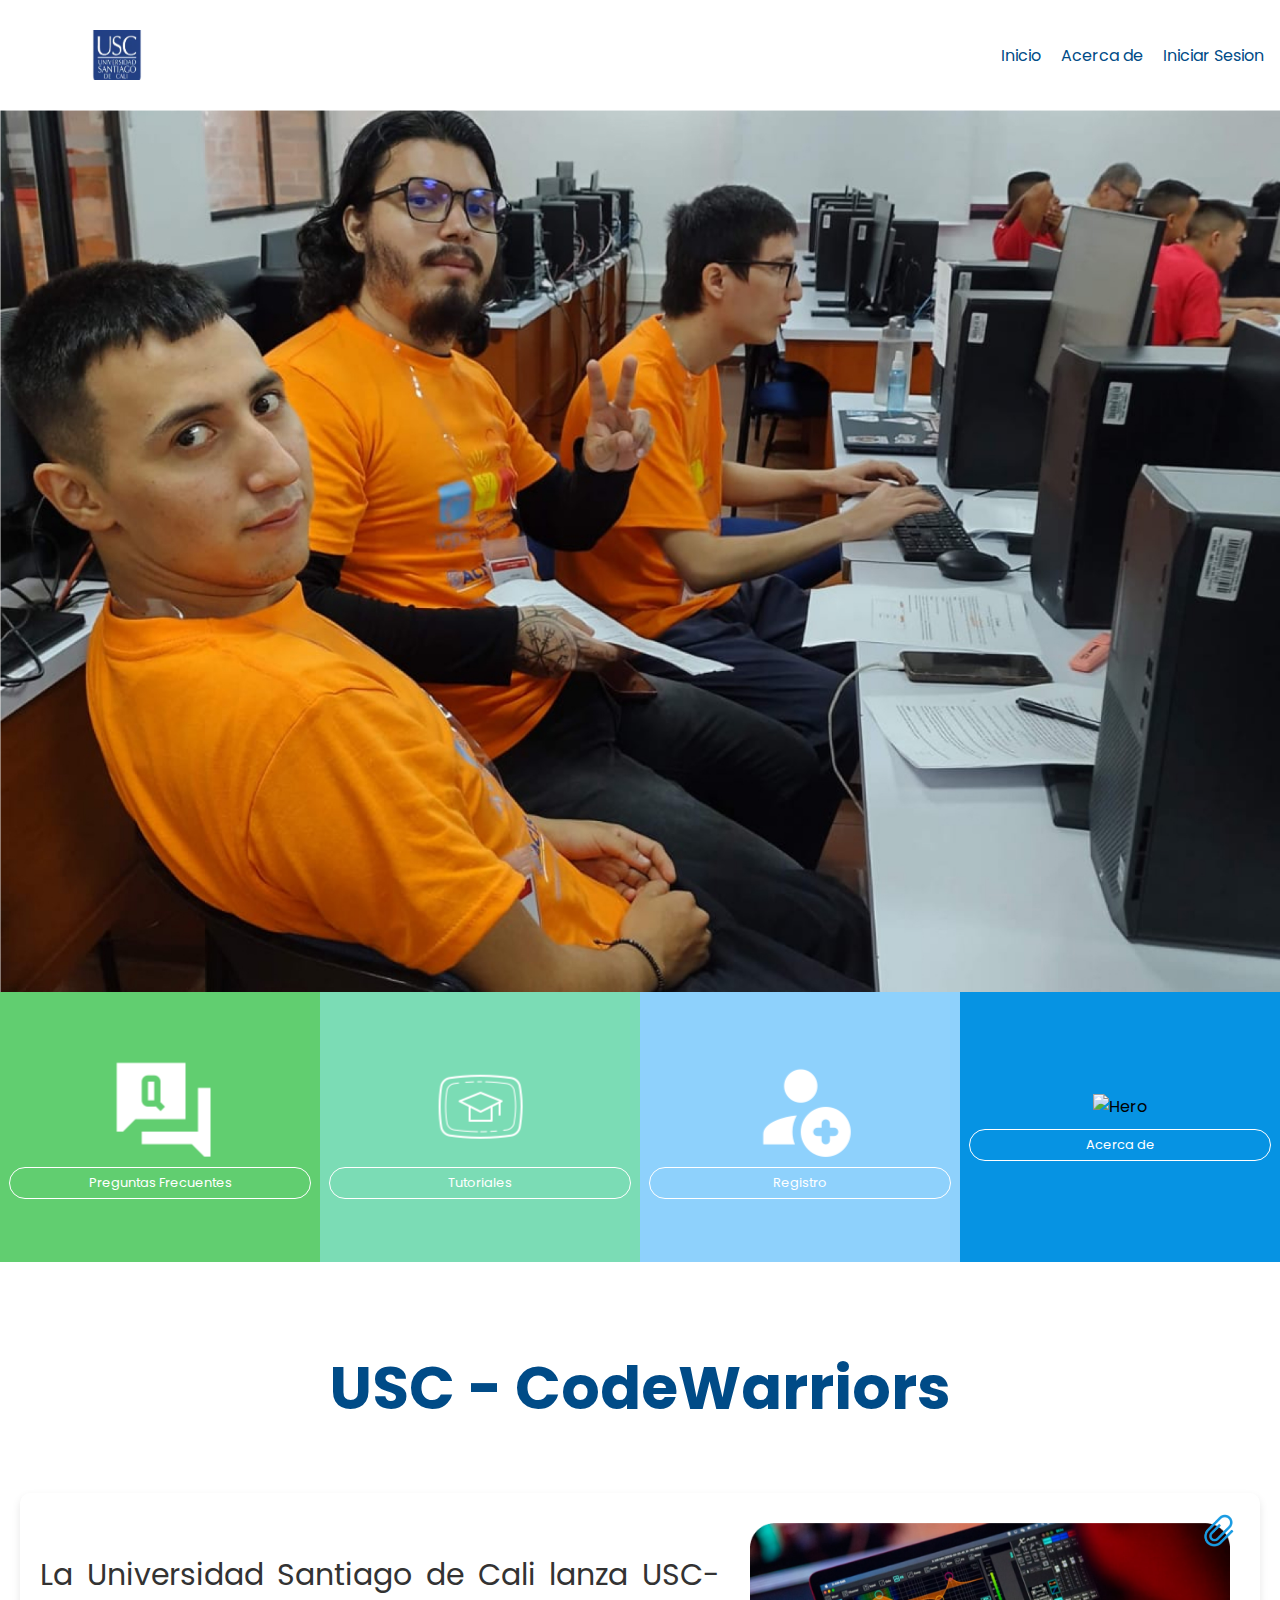
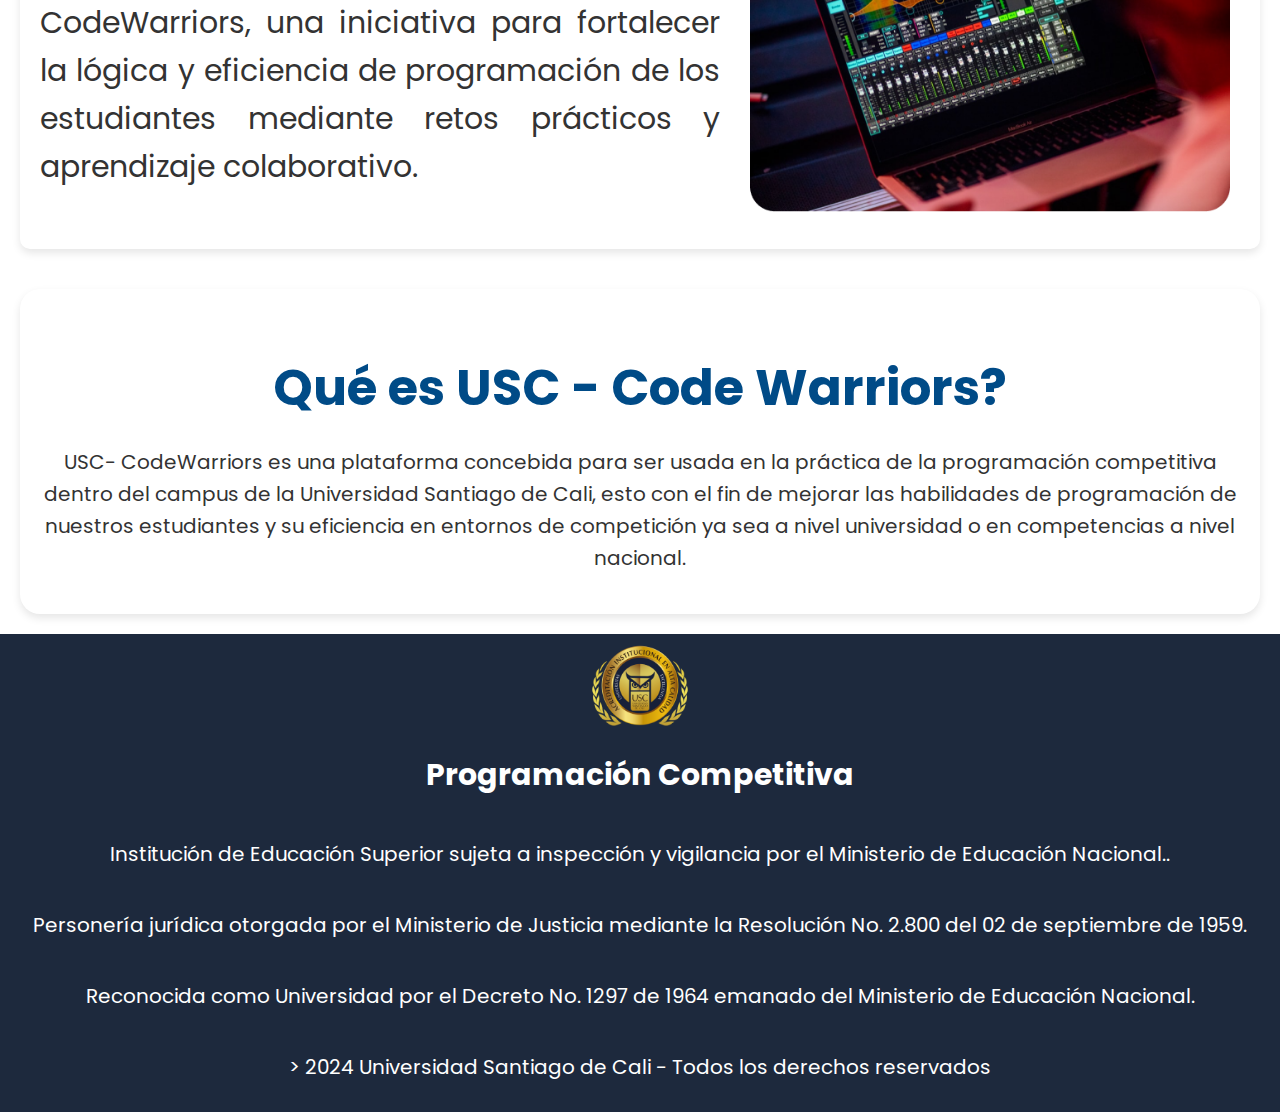
==== index.html @ 209a925b "Added Home" ====
<!DOCTYPE html>
<html lang="en">

<head>
    <meta charset="UTF-8">
    <meta name="viewport" content="width=device-width, initial-scale=1.0">
    <title>Inicio</title>
    <link rel="stylesheet" href="styles/index.css">
    <link rel="preconnect" href="https://fonts.googleapis.com">
    <link rel="preconnect" href="https://fonts.gstatic.com" crossorigin>
    <link
        href="https://fonts.googleapis.com/css2?family=Poppins:ital,wght@0,100;0,200;0,300;0,400;0,500;0,600;0,700;0,800;0,900;1,100;1,200;1,300;1,400;1,500;1,600;1,700;1,800;1,900&display=swap"
        rel="stylesheet">

</head>
<header>
    <nav id="navbar">
        <ul id="navbarTitle">
            <img src="./assets/logousc.png" alt="Logo">
        </ul>
        <ul id="sectionsNavbar">
            <li><a href="index.html">Inicio</a></li>
            <li><a href="login.html">Acerca de</a></li>
            <li><a href="login.html">Iniciar Sesion</a></li>
        </ul>
    </nav>

</header>

<article>
    <div id="img-header">
        <img src="./assets/hero.jpg" alt="Hero">
    </div>
    <div id="cards-headers">
        <div class="card" style="background-color: #61CE70;">
            <img src="./assets/FAQ.png" alt="Hero">
            <div id="btnCards">
                Preguntas Frecuentes
            </div>
        </div>
        <div class="card" style="background-color: #7BDCB5;">
            <img src="./assets/Tutorials.png" alt="Hero">
            <div id="btnCards">
                Tutoriales
            </div>
        </div>
        <div class="card" style="background-color: #8ED1FC;">
            <img src="./assets/Male.png" alt="Hero">
            <div id="btnCards">
                Registro
            </div>
        </div>
        <div class="card" style="background-color: #0693E3;">
            <img src="./assets/info.png" alt="Hero">
            <div id="btnCards">
                Acerca de
            </div>
        </div>
    </div>
</article>

<body>
    <main>
        <div id="contentTitle">
            <h1>USC - CodeWarriors</h1>
        </div>
        <section class="code-warriors-container">
            <div class="content">
                <div id="contentDescript">
                    <p>La Universidad Santiago de Cali lanza USC-CodeWarriors, una iniciativa para fortalecer la lógica
                        y
                        eficiencia de programación de los estudiantes mediante retos prácticos y aprendizaje
                        colaborativo.
                    </p>
                </div>
            </div>
            <div class="image-container">
                <img src="/assets/Attach.png" alt="CodeWarriors" id="image-absolute">
                <img src="/assets/PC6.png" alt="CodeWarriors">
            </div>
        </section>
        <section class="usc-section">
            <div class="usc-content">
                <h2>Qué es USC - Code Warriors?</h2>
                <p>USC- CodeWarriors es una plataforma concebida para ser usada en la práctica de la programación
                    competitiva dentro del campus de la Universidad Santiago de Cali, esto con el fin de mejorar las
                    habilidades de programación de nuestros estudiantes y su eficiencia en entornos de competición ya
                    sea a nivel universidad o en competencias a nivel nacional.</p>
            </div>
        </section>

    </main>

</body>
<footer class="usc-footer">
    <div class="footer-content">
        <img src="/assets/logo.png" alt="Universidad Emblem">
        <h1>Programación Competitiva</h1>
        <p>Institución de Educación Superior sujeta a inspección y vigilancia por el Ministerio de Educación Nacional..
        </p>
        <p>Personería jurídica otorgada por el Ministerio de Justicia mediante la Resolución No. 2.800 del 02 de
            septiembre de 1959.</p>
        <p>Reconocida como Universidad por el Decreto No. 1297 de 1964 emanado del Ministerio de Educación Nacional.</p>
        <p> > 2024 Universidad Santiago de Cali - Todos los derechos reservados</p>
    </div>
</footer>

</html>
---- styles/index.css ----
/* Navbar */
#navbar {
    background-color: #fff;
    color: #004B87;
    text-align: center;
    display: flex;
    box-shadow: 0 2px 4px 0 rgba(0, 0, 0, 0.1);
    flex-direction: row;
}

header {
    box-shadow: 0 2px 4px 0 rgba(0, 0, 0, 0.1);
}

html, body {
    overflow: hidden;
    padding: 0;
    margin: 0;
    overflow-y: auto;
    font-family: Poppins, sans-serif;
    overflow-x: hidden;
}


#navbarTitle {
    display: flex;
    align-items: center;
    justify-content: center;
    width: 20%;
}

#sectionsNavbar {
    width: 100%;
    display: flex;
    justify-content: flex-end;
    align-items: center;
    gap: 20px;
    /* background-color: #004B87; */
}

#sectionsNavbar li:hover {
    background-color: #ddd;
    color: #333;
    padding: 10px;
    border-radius: 10px;
    transition: linear 0.3s;

}

#navbarTitle img {
    width: 50px;
    height: 50px;
}

#navbarTitle:hover {
    background-color: #ddd;
    color: #333;
    transition: linear 0.3s;
}

#navbar ul {
    list-style-type: none;
    display: flex;
    padding: 14px 16px;
    color: #004B87;
    flex-direction: row;
}

#navbar a {
    color: #004B87;
    text-decoration: none;
}

/* #navbar ul:hover {
    background-color: #ddd;
    color: #333;
} */


main {
    display: flex;
    flex-direction: column;
    width: 100%;
    /* border: 2px solid #004B87; */
    margin-top: 50px;
}

#img-header {
    width: 100%;
    height: auto;
    overflow: hidden;
}

#img-header img {
    width: 100%;
    height: 100%;
    object-fit: cover;
    object-position: center;
}

#cards-headers {
    display: flex;
    align-items: center;
    width: 100%;
    height: 250px;
    flex-direction: row;
}

article, div {
    margin: 0px;
    padding: 0px;
}

#cards-headers .card {
    flex: 1;
    display: flex;
    align-items: center;
    position: relative;
    /* top: -20px; */
    height: 100%;
    flex-direction: column;
    justify-content: center;
    align-items: center;
    padding: 10px;
}

#cards-headers .card div {
    font-size: 13px;
}

#btnCards {
    width: 100%;
    padding: 5px 0;
    font-size: 1em;
    border: 1px solid #fff;
    border-radius: 20px;
    text-align: center;
    background-color: transparent;
    color: #fff;
    cursor: pointer;
    margin-top: 10px;
}

#btnCards:hover {
    background-color: #004B87;
    transition: linear 0.3s;
}

/* Sections */
.code-warriors-container {
    display: flex;
    justify-content: space-between;
    align-items: center;
    /* border: 2px dashed #004B87; */
    border-radius: 10px;
    padding: 20px;
    margin: 20px;
    box-shadow: 0 4px 8px rgba(0, 0, 0, 0.1);
    background-color: #ffffff;
}

.content {
    flex: 1;
    flex-direction: column;
    padding-right: 20px;
}

.content h1 {
    color: #004B87;
    margin-bottom: 10px;
    font-size: 30px;
}

.content p {
    color: #333333;
    font-size: 30px;
    line-height: 1.6;
}

#contentTitle {
    font-size: 30px;
    color: #004B87;
    text-align: center;
}

.content #contentDescript {
    text-align: justify;
    color: #5B5B5B;
}



.image-container {
    flex-basis: 40%;
    position: relative;
    padding: 10px;
    border-radius: 10px;
    overflow: hidden;
}

.image-container img {
    width: 100%;
    height: auto;
    object-fit: cover;
}

.image-container #image-absolute {
    position: absolute;
    width: 40px;
    right: 0px;
    top: -2px;
    height: 40px;
}

.usc-section {
    display: flex;
    flex-direction: column;
    align-items: center;
    border-radius: 20px;
    text-align: center;
    padding: 20px;
    margin: 20px;
    background-color: #fff;
    box-shadow: 0 4px 8px rgba(0, 0, 0, 0.1);
}

.usc-content h2 {
    color: #004B87;
    font-size: 50px;
    margin-bottom: 20px;
}


.usc-content p {
    color: #333333;
    font-size: 20px;
    line-height: 1.6;
}

.usc-logo {
    margin: 20px 0;
}


/* EndSections  */

/* Footer */
.usc-footer {
    background-color: #1D293D;
    color: #fff;
    padding: 10px;
    text-align: center;
}

.usc-footer h1 {
    font-size: 30px;
    margin: 10;
}

.footer-content {
    display: flex;
    flex-direction: column;
    justify-content: center;
    align-items: center;
    gap: 1px;
    font-size: 20px;
}

.footer-content img {
    width: 100px;
    height: auto;
}

/* End Footer */
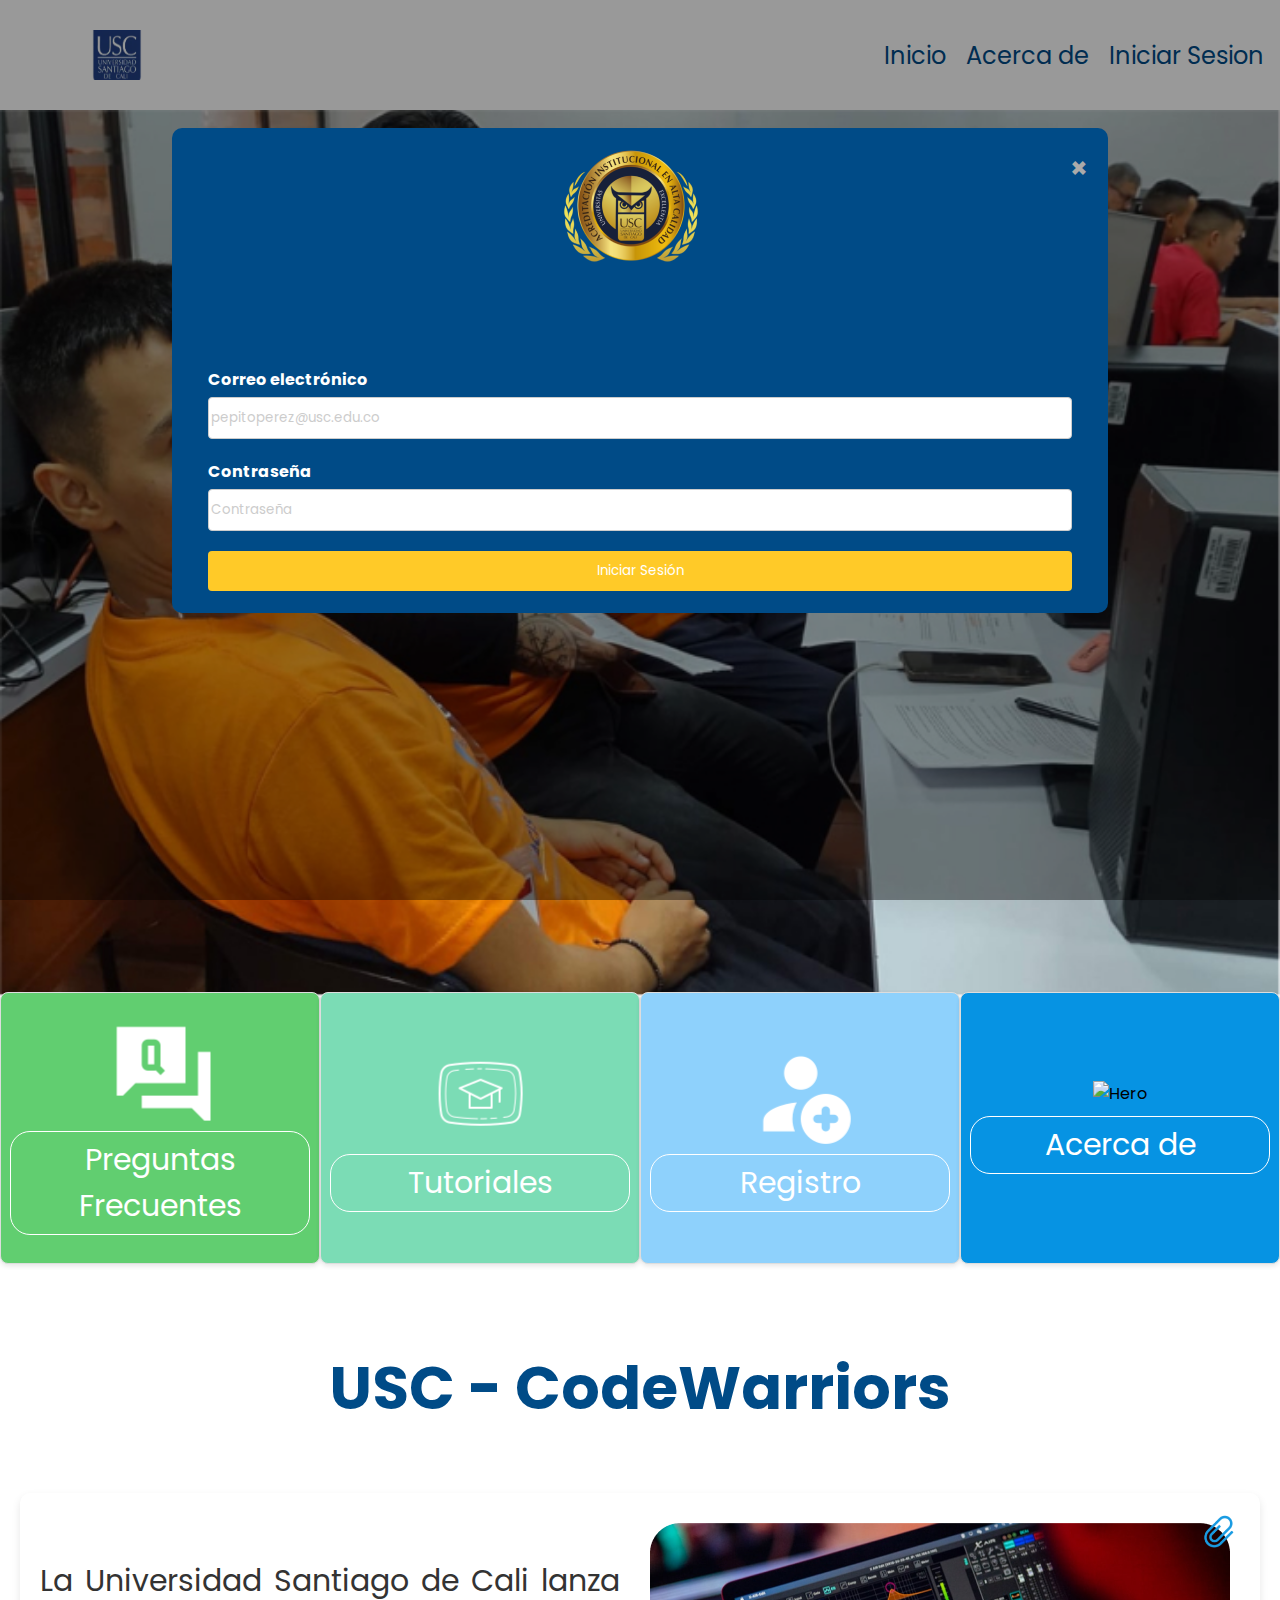
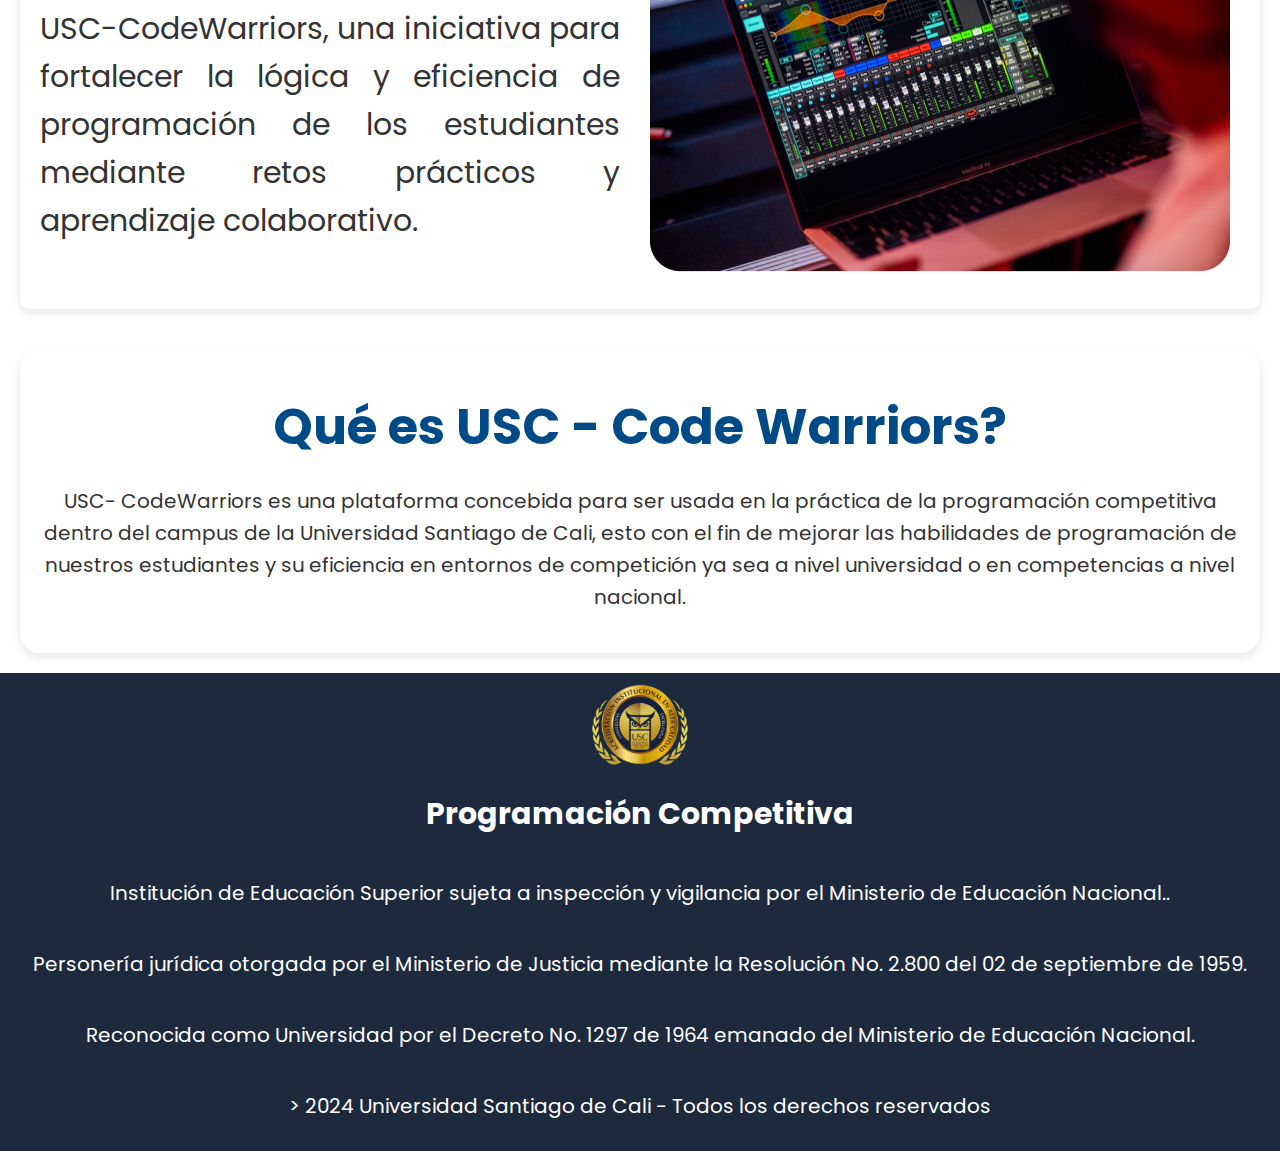
==== commit 65e431ec: "Update index.html and index.css" ====
--- a/index.html
+++ b/index.html
@@ -20,8 +20,8 @@
         </ul>
         <ul id="sectionsNavbar">
             <li><a href="index.html">Inicio</a></li>
-            <li><a href="login.html">Acerca de</a></li>
-            <li><a href="login.html">Iniciar Sesion</a></li>
+            <li><a href="about.html">Acerca de</a></li>
+            <li><a href="#" id="loginLink">Iniciar Sesion</a></li>
         </ul>
     </nav>
 
@@ -41,7 +41,7 @@
         <div class="card" style="background-color: #7BDCB5;">
             <img src="./assets/Tutorials.png" alt="Hero">
             <div id="btnCards">
-                Tutoriales
+                <a href="tutorials.html" style="outline: none; text-decoration: none; color: #fff;">Tutoriales</a>
             </div>
         </div>
         <div class="card" style="background-color: #8ED1FC;">
@@ -58,6 +58,28 @@
         </div>
     </div>
 </article>
+<div id="loginModal" class="modal">
+    <!-- Modal content -->
+    <div class="modal-content">
+        <div class="modal-header">
+            <span class="close">&times;</span>
+            <img src="/assets/logo.png" alt="Logo" class="modal-logo">
+            <h2>Inicio de sesión!</h2>
+        </div>
+        <div class="modal-body">
+            <form id="loginForm" action="dashboardUser.html">
+                <label for="email">Correo electrónico</label>
+                <input type="email" id="email" name="email" required placeholder="pepitoperez@usc.edu.co">
+
+                <label for="password">Contraseña</label>
+                <input type="password" id="password" placeholder="Contraseña" name="password" required>
+
+                <button type="submit" class="btn-login">Iniciar Sesión</button>
+            </form>
+        </div>
+    </div>
+
+</div>
 
 <body>
     <main>
@@ -67,9 +89,11 @@
         <section class="code-warriors-container">
             <div class="content">
                 <div id="contentDescript">
-                    <p>La Universidad Santiago de Cali lanza USC-CodeWarriors, una iniciativa para fortalecer la lógica
+                    <p>La Universidad Santiago de Cali lanza USC-CodeWarriors, una iniciativa para
+                        fortalecer la lógica
                         y
-                        eficiencia de programación de los estudiantes mediante retos prácticos y aprendizaje
+                        eficiencia de programación de los estudiantes mediante retos prácticos y
+                        aprendizaje
                         colaborativo.
                     </p>
                 </div>
@@ -82,25 +106,53 @@
         <section class="usc-section">
             <div class="usc-content">
                 <h2>Qué es USC - Code Warriors?</h2>
-                <p>USC- CodeWarriors es una plataforma concebida para ser usada en la práctica de la programación
-                    competitiva dentro del campus de la Universidad Santiago de Cali, esto con el fin de mejorar las
-                    habilidades de programación de nuestros estudiantes y su eficiencia en entornos de competición ya
+                <p>USC- CodeWarriors es una plataforma concebida para ser usada en la práctica de la
+                    programación
+                    competitiva dentro del campus de la Universidad Santiago de Cali, esto con el
+                    fin de mejorar las
+                    habilidades de programación de nuestros estudiantes y su eficiencia en entornos
+                    de competición ya
                     sea a nivel universidad o en competencias a nivel nacional.</p>
             </div>
         </section>
 
     </main>
+    <script>
+        var modal = document.getElementById("loginModal");
+
+        var btn = document.getElementById("loginLink");
+
+        var span = document.getElementsByClassName("close")[0];
+
+        btn.onclick = function () {
+            modal.style.display = "block";
+        }
+
+        span.onclick = function () {
+            modal.style.display = "none";
+        }
+
+        window.onclick = function (event) {
+            if (event.target == modal) {
+                modal.style.display = "none";
+            }
+        }
+    </script>
 
 </body>
+
 <footer class="usc-footer">
     <div class="footer-content">
         <img src="/assets/logo.png" alt="Universidad Emblem">
         <h1>Programación Competitiva</h1>
-        <p>Institución de Educación Superior sujeta a inspección y vigilancia por el Ministerio de Educación Nacional..
+        <p>Institución de Educación Superior sujeta a inspección y vigilancia por el Ministerio de
+            Educación Nacional..
         </p>
-        <p>Personería jurídica otorgada por el Ministerio de Justicia mediante la Resolución No. 2.800 del 02 de
+        <p>Personería jurídica otorgada por el Ministerio de Justicia mediante la Resolución No.
+            2.800 del 02 de
             septiembre de 1959.</p>
-        <p>Reconocida como Universidad por el Decreto No. 1297 de 1964 emanado del Ministerio de Educación Nacional.</p>
+        <p>Reconocida como Universidad por el Decreto No. 1297 de 1964 emanado del Ministerio de
+            Educación Nacional.</p>
         <p> > 2024 Universidad Santiago de Cali - Todos los derechos reservados</p>
     </div>
 </footer>
--- a/styles/index.css
+++ b/styles/index.css
@@ -10,6 +10,10 @@
 
 header {
     box-shadow: 0 2px 4px 0 rgba(0, 0, 0, 0.1);
+}
+
+* {
+    font-family: Poppins, sans-serif;
 }
 
 html, body {
@@ -38,6 +42,10 @@
     /* background-color: #004B87; */
 }
 
+#sectionsNavbar li {
+    font-size: 24px;
+}
+
 #sectionsNavbar li:hover {
     background-color: #ddd;
     color: #333;
@@ -76,6 +84,11 @@
     color: #333;
 } */
 
+h2 {
+    color: #004B87;
+    font-size: 30px;
+    margin: 20px;
+}
 
 main {
     display: flex;
@@ -125,13 +138,13 @@
 }
 
 #cards-headers .card div {
-    font-size: 13px;
+    font-size: 30px;
 }
 
 #btnCards {
     width: 100%;
     padding: 5px 0;
-    font-size: 1em;
+    font-size: 30px;
     border: 1px solid #fff;
     border-radius: 20px;
     text-align: center;
@@ -189,7 +202,6 @@
 }
 
 
-
 .image-container {
     flex-basis: 40%;
     position: relative;
@@ -271,4 +283,785 @@
     height: auto;
 }
 
-/* End Footer */+/* End Footer */
+
+/* Faq */
+.faq-section {
+    display: flex;
+    justify-content: space-between;
+    align-items: center;
+    padding: 20px;
+    border-radius: 10px;
+    box-shadow: 0 4px 8px rgba(0, 0, 0, 0.1);
+    background-color: transparent;
+    margin: 20px;
+}
+
+.faq-image {
+    flex-basis: 50%;
+    padding: 10px;
+}
+
+.faq-image img {
+    width: 100%;
+    height: auto;
+    object-fit: cover;
+    border-radius: 10px;
+}
+
+.faq-content {
+    flex-basis: 50%;
+    border-radius: 20px;
+    box-shadow: 0 4px 8px rgba(0, 0, 0, 0.1);
+    padding: 10px;
+}
+
+.faq-content h2 {
+    color: #004B87;
+    margin-bottom: 10px;
+}
+
+.faq-question {
+    background: #fff;
+    padding: 10px;
+    margin-bottom: 10px;
+    border-radius: 10px;
+    transition: background-color 0.3s ease;
+}
+
+.faq-question p {
+    color: #333;
+    cursor: pointer;
+}
+
+.faq-question:hover {
+    background-color: #e0e0e0;
+}
+
+.accordion-question {
+    width: 100%;
+    text-align: left;
+    padding: 15px;
+    border: none;
+    background: #fff;
+    font-size: 16px;
+    cursor: pointer;
+    transition: background 0.3s ease;
+}
+
+.accordion-question:hover,
+.accordion-question.active {
+    background: #ccc;
+}
+
+.accordion-answer {
+    max-height: 0;
+    overflow: hidden;
+    transition: max-height 0.3s ease;
+}
+
+/* End Faq */
+
+
+/* Responsive */
+
+/* Media query para tabletas */
+@media (max-width: 768px) {
+    #navbarTitle {
+        width: 40%;
+    }
+
+    #sectionsNavbar {
+        gap: 10px;
+    }
+
+    #sectionsNavbar li {
+        font-size: 18px;
+    }
+
+    .content h1, .content p {
+        font-size: 24px;
+    }
+
+    .usc-content h2, .usc-content p {
+        font-size: 40px;
+        font-size: 16px;
+    }
+}
+
+/* Movil Responsive */
+@media (max-width: 480px) {
+    #navbar {
+        flex-direction: column;
+    }
+
+    #contentTitle h1 {
+        font-size: 30px;
+    }
+
+    #cards-headers .card div {
+        font-size: 15px;
+    }
+
+    #cards-headers {
+        height: auto;
+        position: relative;
+        top: -10px;
+    }
+
+    #cards-headers .card {
+        width: 100%;
+        flex-direction: column;
+    }
+
+    .code-warriors-container {
+        flex-direction: column;
+    }
+
+    #cards-headers {
+        flex-direction: column;
+        height: auto;
+    }
+
+
+    #cards-headers .cards {
+        width: 100%;
+    }
+
+    #navbarTitle {
+        width: 100%;
+    }
+
+    #sectionsNavbar {
+        justify-content: center;
+    }
+
+    #sectionsNavbar li {
+        font-size: 16px;
+    }
+
+    .content, .image-container, .faq-content {
+        flex-basis: 100%;
+        padding: 5px;
+    }
+
+    .content h1, .content p, .usc-content h2, .usc-content p {
+        font-size: 20px;
+    }
+
+    .faq-section, .usc-section {
+        flex-direction: column;
+    }
+
+    .card {
+        flex-direction: row;
+        justify-content: space-between;
+    }
+
+    .card div {
+        font-size: 20px;
+    }
+}
+
+/* Scrollbar */
+::-webkit-scrollbar {
+    width: 5px;
+}
+
+::-webkit-scrollbar-track {
+    background: transparent;
+    border-radius: 10px;
+}
+
+::-webkit-scrollbar-thumb {
+    background: #0693E3;
+    border-radius: 10px;
+}
+
+* {
+    scrollbar-width: thin;
+    scrollbar-color: #004B87 transparent;
+}
+
+/* Modal */
+
+/* The Modal (background) */
+.modal {
+    display: block;
+    overflow: hidden;
+    overflow-y: hidden;
+    position: fixed;
+    z-index: 1;
+    left: 0;
+    top: 0;
+    width: 100%;
+    height: 100%;
+    overflow: auto;
+    background-color: rgb(0, 0, 0);
+    background-color: rgba(0, 0, 0, 0.4);
+}
+
+/* Modal Content */
+
+.modal-content {
+    border-radius: 10px;
+    background-color: #004B87;
+    margin: 10% auto;
+    padding: 20px;
+    /* border: 1px solid #ccc; */
+    width: 70%;
+}
+
+/* The Close Button */
+.close {
+    color: #aaaaaa;
+    float: right;
+    font-size: 28px;
+    font-weight: bold;
+}
+
+.close:hover,
+.close:focus {
+    color: #000;
+    text-decoration: none;
+    cursor: pointer;
+}
+
+.modal-header {
+    color: white;
+    text-align: center;
+}
+
+.modal-logo {
+    display: block;
+    margin: 0 auto;
+}
+
+.modal-body {
+    padding: 2px 16px;
+}
+
+.modal-body form {
+    display: flex;
+    width: 100%;
+    flex-direction: column;
+}
+
+.modal-body label {
+    color: #fff;
+    font-weight: bold;
+    margin-top: 10px;
+}
+
+.modal-body input[type="email"],
+.modal-body input[type="password"] {
+    padding-top: 10px;
+    padding-bottom: 10px;
+    margin-top: 5px;
+    margin-bottom: 10px;
+    border: 1px solid #ccc;
+    border-radius: 4px;
+}
+
+.modal-body input[type="email"]:focus,
+.modal-body input[type="password"]:focus {
+    outline: none;
+    border: 1px solid #fff;
+}
+
+.modal-body input[type="email"]::placeholder,
+.modal-body input[type="password"]::placeholder {
+    color: #ccc;
+}
+
+.btn-login {
+    background-color: #ffca28;
+    color: white;
+    border: none;
+    border-radius: 4px;
+    padding-top: 10px;
+    padding-bottom: 10px;
+    cursor: pointer;
+    margin-top: 10px;
+}
+
+.btn-login:hover {
+    background-color: #ffc107;
+}
+
+/* Events */
+.events-section {
+    width: 100%;
+    align-items: center;
+}
+
+.event {
+    display: flex;
+    width: 100%;
+    padding-left: 20px;
+    justify-content: center;
+    align-items: center;
+    margin-bottom: 20px;
+}
+
+.event img {
+    width: 50%;
+    margin-right: 20px;
+}
+
+.event-details {
+    display: flex;
+    padding-right: 20px;
+    height: 100%;
+    width: 60%;
+    font-size: 13px;
+    flex-direction: column;
+}
+
+.btn-add {
+    background-color: #D2AF39;
+    border: none;
+    color: #fff;
+    width: 100%;
+    border-radius: 10px;
+    padding: 10px 20px;
+    cursor: pointer;
+}
+
+/* Media queries */
+@media (min-width: 768px) {
+    .event-details {
+        font-size: 16px;
+    }
+}
+
+@media (min-width: 992px) {
+    .event-details {
+        font-size: 16px;
+    }
+
+    .event {
+        padding-left: 20px;
+        padding-right: 20px;
+    }
+}
+
+@media (min-width: 1200px) {
+    .event {
+        justify-content: flex-start;
+    }
+
+    .event img {
+        width: 30%;
+    }
+
+    .event-details {
+        width: 70%;
+    }
+}
+
+/* End Events */
+
+/* Table Globals */
+table {
+    width: 100%;
+    border-collapse: separate;
+    overflow: hidden;
+    border-spacing: 0;
+    border-radius: 15px;
+    margin: auto;
+}
+
+thead {
+    color: #004B87;
+}
+
+table, th, td {
+    border: 1px solid rgba(0, 0, 0, 0.212);
+}
+
+th {
+    /* background-color: #eaeaea; */
+    padding: 10px;
+    text-align: center;
+}
+
+td {
+    padding: 10px;
+    text-align: center;
+}
+
+
+tr img {
+    border-radius: 50%;
+    object-fit: cover;
+}
+
+.containerClasification {
+    padding-left: 20px;
+    padding-bottom: 40px;
+    padding-right: 20px;
+}
+
+.inicio-seccion {
+    text-align: center;
+}
+
+.inicio-cards {
+    display: flex;
+    justify-content: space-around;
+    gap: 10px;
+    padding-left: 20px;
+    padding-right: 20px;
+}
+
+.inicio-card {
+    width: 100%;
+    box-shadow: 0 4px 8px rgba(0, 0, 0, 0.2);
+    border-radius: 10px;
+    overflow: hidden;
+}
+
+.inicio-card img {
+    width: 100%;
+    display: block;
+}
+
+.inicio-card p {
+    padding: 15px;
+    background-color: #f1f1f1;
+    margin: 0;
+}
+
+h2 {
+    margin-bottom: 20px;
+}
+
+@media (min-width: 768px) {
+    .inicio-card {
+        width: calc(50% - 20px);
+    }
+}
+
+@media (min-width: 1024px) {
+    .inicio-card {
+        width: calc(25% - 20px);
+    }
+}
+
+/* End */
+
+/* Userpanel */
+#containerClasification {
+    overflow-x: auto;
+    margin-top: 10px;
+    max-width: 100%;
+    padding-bottom: 50px;
+}
+
+#clasificationTable {
+    width: 100%;
+    border: 1px solid #ddd;
+    padding-bottom: 40px;
+    margin: 0 auto;
+    border-collapse: collapse;
+    table-layout: auto;
+}
+
+#clasificationTable, #clasificationTable th, #clasificationTable td {
+    border: 1px solid #ddd;
+    text-align: left;
+    padding: 8px;
+}
+
+#clasificationTable th {
+    background-color: #f2f2f2;
+    font-size: 1rem;
+}
+
+@media (min-width: 1024px) {
+    #containerClasification {
+        padding: 0 20px;
+    }
+
+    #clasificationTable {
+        max-width: 90%;
+        margin: 0 auto;
+        table-layout: fixed;
+    }
+
+    #clasificationTable, #clasificationTable th, #clasificationTable td {
+        padding: 12px;
+    }
+
+    #clasificationTable th, #clasificationTable td {
+        font-size: 0.9rem;
+    }
+}
+
+@media (max-width: 767px) {
+    #clasificationTable th, #clasificationTable td {
+        padding: 8px;
+        font-size: 0.45rem;
+    }
+
+    #clasificationTable {
+        max-width: 90%;
+        table-layout: fixed;
+    }
+}
+
+#mainUserPanel {
+    width: 100%;
+    margin: 20px;
+}
+
+/*  */
+#profile-section {
+    display: flex;
+    align-items: center;
+    border: 2px solid #e0e0e0;
+    border-radius: 20px;
+    padding: 20px;
+    min-width: 83%;
+    max-width: 100%;
+    margin: auto;
+}
+
+#profile-image-container {
+    flex: 0 0 auto;
+    width: 40%;
+    height: 300px;
+    margin-right: 20px;
+    border-radius: 50%;
+    overflow: hidden;
+}
+
+#profile-image {
+    width: 100%;
+    height: 100%;
+    object-fit: cover;
+}
+
+#profile-info {
+    flex: 1;
+    display: flex;
+    flex-direction: column;
+    align-items: flex-start;
+    margin: auto;
+    padding: 70px;
+}
+
+#classification {
+    display: flex;
+    position: relative;
+    align-items: flex-start;
+    justify-content: flex-start;
+    text-align: center;
+    border-radius: 10px;
+    color: #004B87;
+    padding: 5px 10px;
+    font-weight: bold;
+    margin-right: 10px;
+}
+
+@media (min-width: 1024px) {
+    #profile-image-container {
+        width: 250px;
+        height: 250px;
+    }
+}
+
+@media (min-width: 1200px) {
+    #profile-image-container {
+        width: 300px;
+        height: 300px;
+    }
+}
+
+#classification img {
+    width: 20px;
+    height: 20px;
+    margin-right: 5px;
+}
+
+
+#profile-name {
+    font-size: 24px;
+    margin: 0;
+}
+
+#profile-email {
+    display: flex;
+    align-items: center;
+    color: #333;
+    font-size: 16px;
+}
+
+#profile-last-visit, #profile-contributions {
+    color: #666;
+    display: flex;
+    align-items: center;
+    font-size: 14px;
+}
+
+@media (max-width: 768px) {
+    #profile-section {
+        flex-direction: column;
+        padding: 10px;
+    }
+
+    #profile-image-container {
+        width: 100%;
+        margin: 0 auto 10px;
+        height: auto;
+    }
+
+    #profile-image {
+        border-radius: 50%;
+    }
+
+    #profile-info {
+        text-align: center;
+    }
+
+    #profile-email, #profile-last-visit, #profile-contributions {
+        justify-content: center;
+        font-size: 14px;
+    }
+}
+
+/* End UserPanel */
+
+/* About */
+.content-section {
+    display: flex;
+    align-items: center;
+    margin-bottom: 40px;
+}
+
+.image-container {
+    flex: 1;
+    padding: 10px;
+}
+
+.image-container img {
+    width: 100%;
+    height: auto;
+    border-radius: 10px;
+}
+
+.text-container {
+    flex: 2;
+    padding: 20px;
+    text-align: justify;
+}
+
+.text-container h2 {
+    color: #004B87;
+    margin-bottom: 10px;
+}
+
+.text-container p {
+    font-size: 16px;
+    color: #333;
+}
+
+@media (max-width: 768px) {
+    .content-section {
+        flex-direction: column;
+    }
+
+    .image-container {
+        margin-bottom: 20px;
+    }
+}
+
+@media (min-width: 1280px) {
+    .content-section {
+        display: flex;
+        flex-direction: column;
+    }
+}
+
+/* End About */
+
+/* Tutorials Css */
+#main-container {
+    display: flex;
+    flex-wrap: wrap;
+    justify-content: center;
+}
+
+
+/* Sección Hero */
+#section-hero {
+    text-align: center;
+    padding: 20px;
+}
+
+#section-hero img {
+    max-width: 100%;
+    height: auto;
+}
+
+#section-hero h1 {
+    margin-top: 20px;
+}
+
+#section-cards {
+    display: grid;
+    grid-template-columns: repeat(auto-fit, minmax(250px, 1fr));
+    grid-auto-rows: minmax(auto, auto);
+    gap: 10px;
+    padding: 20px;
+    align-items: start;
+}
+
+.card {
+    background-color: #f9f9f9;
+    border: 1px solid #ddd;
+    padding: 15px;
+    border-radius: 8px;
+    box-shadow: 0 2px 5px rgba(0, 0, 0, 0.1);
+    display: flex;
+    flex-direction: column;
+    justify-content: space-between;
+}
+
+.card img {
+    max-width: 100%;
+    height: auto;
+}
+
+.card p {
+    margin-top: 15px;
+}
+
+/* Responsive */
+@media (min-width: 1001px) {
+    #section-cards {
+        grid-template-columns: repeat(4, 1fr);
+        gap: 20px;
+    }
+}
+
+@media (max-width: 1024px) {
+    #section-cards {
+        grid-template-columns: repeat(3, minmax(200px, 1fr));
+    }
+}
+
+@media (max-width: 768px) {
+    #section-cards {
+        grid-template-columns: 1fr 1fr;
+    }
+}
+
+@media (max-width: 480px) {
+    #section-cards {
+        grid-template-columns: 1fr;
+    }
+}
+
+/* End Tutorials */